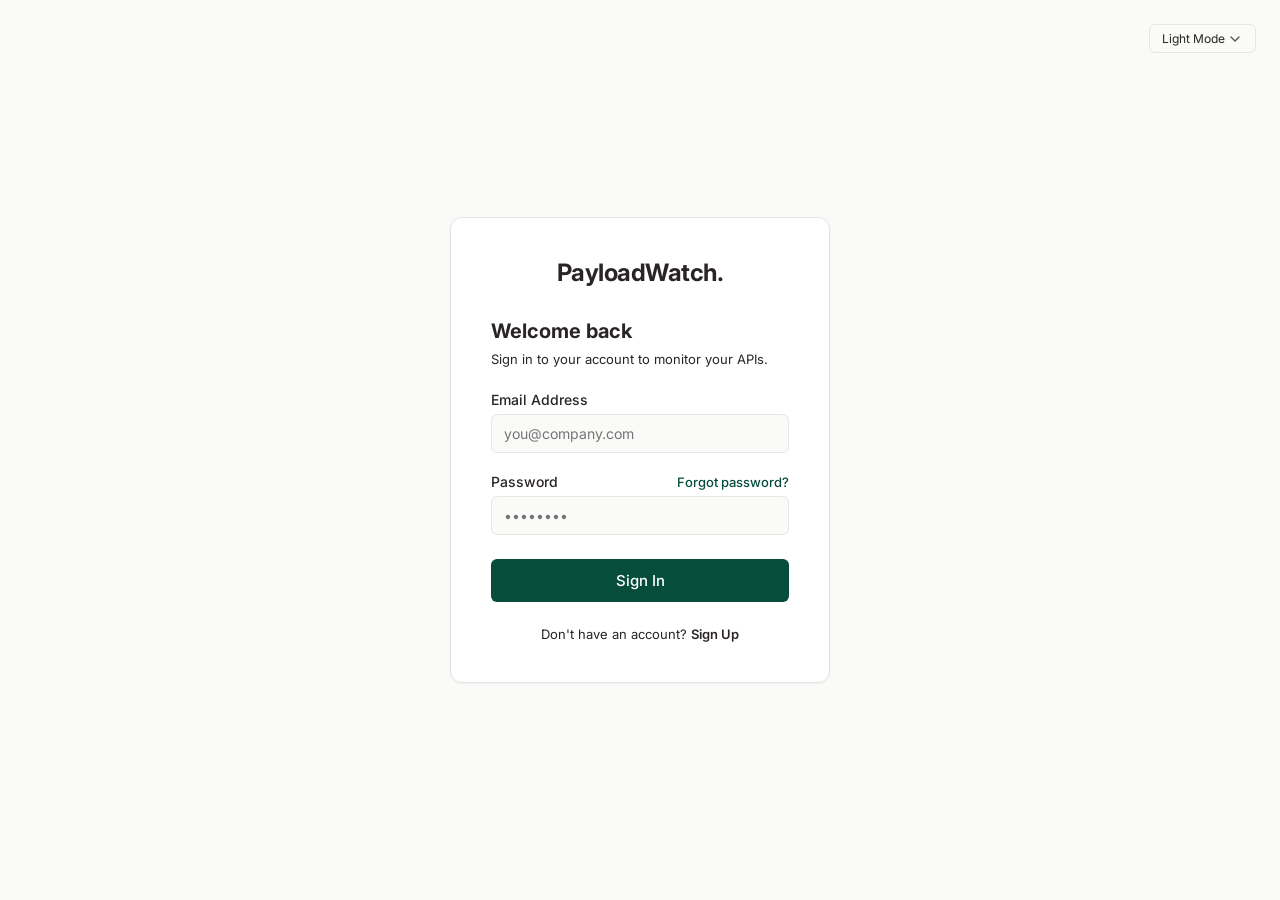
==== src/main/resources/static/index.html @ 2d344493 "feat: Implemented AWS Cognito and Debugged the app" ====
<!DOCTYPE html>
<html lang="en">
<head>
    <meta charset="UTF-8">
    <meta name="viewport" content="width=device-width, initial-scale=1.0">
    <title>PayloadWatch | Dashboard</title>
    <link href="https://fonts.googleapis.com/css2?family=Inter:wght@400;500;600;700&display=swap" rel="stylesheet">
    <link rel="stylesheet" href="styles.css">
</head>
<body>
<div class="app-container">
    <aside class="sidebar">
        <div class="logo">PayloadWatch.</div>
        <nav>
            <ul>
                <li><a href="#" class="nav-link active" id="navDashboard">Dashboard</a></li>
                <li><a href="#" class="nav-link" id="navSettings">Settings</a></li>
            </ul>
        </nav>
        <a href="#" class="nav-link mt-auto" id="logoutBtn">Log Out</a>
    </aside>

    <main class="main-content">
        <header class="header">
            <h1>Monitors</h1>
            <button class="btn btn-primary" onclick="window.openMonitorModal()">+ Create Monitor</button>
        </header>

        <div class="container" id="dashboardView">
            <div class="empty-state" id="emptyState">
                <h2>No monitors configured</h2>
                <p>Start tracking your API endpoints to ensure maximum uptime.</p>
                <button class="btn btn-primary pulse-btn" onclick="window.openMonitorModal()">+ Create Your First Monitor</button>
            </div>

            <div class="card" id="tableCard" style="display: none;">
                <table class="table">
                    <thead>
                    <tr>
                        <th>Name</th>
                        <th>Target URL</th>
                        <th>Interval</th>
                        <th>Status</th>
                        <th style="text-align: right;">Actions</th>
                    </tr>
                    </thead>
                    <tbody id="monitorTableBody">
                    </tbody>
                </table>
            </div>
        </div>

        <div class="container" id="settingsView" style="display: none;">
            <div class="settings-layout">

                <aside class="settings-nav">
                    <button class="settings-tab active" data-target="pane-appearance">Appearance</button>
                    <button class="settings-tab" data-target="pane-alerting">Alerting</button>
                    <button class="settings-tab" data-target="pane-account">Account & Security</button>
                    <button class="settings-tab" data-target="pane-plan">Plan & Billing</button>
                </aside>

                <div class="settings-content card">

                    <div class="settings-pane active" id="pane-appearance">
                        <h3 class="pane-title">Appearance & Preferences</h3>
                        <hr class="pane-divider">

                        <div class="form-group max-w-md">
                            <label class="form-label">Interface Theme</label>
                            <select id="themeSelect">
                                <option value="light">Light Mode</option>
                                <option value="dark">Dark Mode</option>
                            </select>
                        </div>

                        <div class="form-group max-w-md">
                            <label class="form-label">Timezone Display</label>
                            <select id="timezoneSelect">
                                <option value="local">Local Browser Time</option>
                                <option value="utc">UTC (Coordinated Universal Time)</option>
                            </select>
                        </div>
                    </div>

                    <div class="settings-pane" id="pane-alerting">
                        <h3 class="pane-title">Alerting Integrations</h3>
                        <hr class="pane-divider">

                        <div class="form-group flex-between">
                            <div>
                                <label class="form-label mb-0">Email Notifications</label>
                                <span class="text-muted text-sm">Receive an email immediately when a monitor fails.</span>
                            </div>
                            <label class="toggle-switch">
                                <input type="checkbox" id="emailAlertToggle" checked>
                                <span class="slider"></span>
                            </label>
                        </div>
                    </div>

                    <div class="settings-pane" id="pane-account">
                        <h3 class="pane-title">Account & Security</h3>
                        <hr class="pane-divider">

                        <div class="form-group max-w-md">
                            <label class="form-label">Email Address</label>
                            <input type="email" value="mohammed@example.com" disabled class="disabled-input">
                        </div>
                        <div class="form-group max-w-md">
                            <label class="form-label">User ID</label>
                            <input type="text" value="usr_9x8f7d6c5b4a" disabled class="disabled-input" style="font-family: monospace;">
                        </div>

                        <h4 class="pane-subtitle mt-xl">Personal Access Tokens</h4>
                        <p class="text-muted text-sm mb-md">Use these keys to access the PayloadWatch API from your terminal.</p>
                        <div class="api-key-box">
                            <span class="text-muted">No active API keys found.</span>
                            <button class="btn btn-secondary btn-sm" onclick="window.showToast('API Key generation coming soon', 'error')">Generate New Key</button>
                        </div>
                    </div>

                    <div class="settings-pane" id="pane-plan">
                        <h3 class="pane-title">Subscription Plan</h3>
                        <hr class="pane-divider">

                        <div class="plan-badge">Hobby Plan (Free Tier)</div>

                        <div class="usage-section mt-xl">
                            <div class="flex-between mb-sm">
                                <span class="form-label mb-0">Monitors Used</span>
                                <span class="font-bold">3 / 5</span>
                            </div>
                            <div class="progress-container">
                                <div class="progress-fill" style="width: 60%;"></div>
                            </div>
                            <p class="text-muted text-sm mt-sm">You are using 60% of your free tier monitor limit.</p>
                        </div>

                        <div class="mt-xl pt-md border-top">
                            <button class="btn btn-primary" disabled>Upgrade to Pro (Coming Soon)</button>
                        </div>
                    </div>

                </div>
            </div>
        </div>

    </main>
</div>

<div class="modal-overlay" id="monitorModal">
    <div class="modal">
        <header class="modal-header">
            <h3 id="modalTitle">Create Monitor</h3>
            <button class="close-btn" onclick="window.closeModals()">&times;</button>
        </header>
        <div class="modal-body">
            <form id="monitorForm">
                <input type="hidden" id="monitorId">
                <div class="form-group">
                    <label class="form-label">Name</label>
                    <input type="text" id="monitorName" required placeholder="e.g., Auth API">
                </div>
                <div class="form-group">
                    <label class="form-label">Endpoint</label>
                    <div style="display: flex; gap: 8px;">
                        <select id="monitorMethod" style="width: 100px; flex-shrink: 0;" required>
                            <option value="GET">GET</option>
                            <option value="POST">POST</option>
                            <option value="PUT">PUT</option>
                            <option value="PATCH">PATCH</option>
                            <option value="DELETE">DELETE</option>
                        </select>
                        <input type="url" id="monitorUrl" style="flex-grow: 1;" required placeholder="https://api.example.com">
                    </div>
                </div>
                <div class="form-group">
                    <label class="form-label">Ping Interval (minutes)</label>
                    <input type="number" id="monitorInterval" required min="1" value="5">
                </div>
                <div class="form-group">
                    <div style="display: flex; justify-content: space-between; align-items: center; margin-bottom: 8px;">
                        <label class="form-label mb-0">Expected Contracts</label>
                        <button type="button" class="btn btn-secondary btn-sm" id="addContractBtn" style="padding: 4px 8px; font-size: 11px;">+ Add Key</button>
                    </div>
                    <p class="text-muted text-sm mb-sm">Define the exact keys and data types your API must return to pass the health check.</p>

                    <div id="contractsContainer" style="display: flex; flex-direction: column; gap: 8px;">
                    </div>
                </div>
            </form>
        </div>
        <footer class="modal-footer">
            <button class="btn btn-secondary" onclick="window.closeModals()">Cancel</button>
            <button type="submit" form="monitorForm" class="btn btn-primary" id="saveMonitorBtn">Save Monitor</button>
        </footer>
    </div>
</div>

<div class="modal-overlay" id="historyModal">
    <div class="modal modal-wide">
        <header class="modal-header">
            <h3 id="historyModalTitle">Log History</h3>
            <button class="close-btn" onclick="window.closeModals()">&times;</button>
        </header>
        <div class="modal-body">
            <input type="hidden" id="currentMonitorId">
            <div class="filter-container" style="margin-bottom: 20px; display: flex; gap: 8px;">
                <span style="font-weight: 600; align-self: center; margin-right: 8px;">View History:</span>
                <button class="btn-range active" data-range="1h">Last 1h</button>
                <button class="btn-range" data-range="24h">Last 24h</button>
                <button class="btn-range" data-range="7d">Last 7d</button>
            </div>

            <table class="table">
                <thead>
                <tr>
                    <th>Timestamp</th>
                    <th>Status</th>
                    <th>Latency</th>
                </tr>
                </thead>
                <tbody id="historyTableBody"></tbody>
            </table>
        </div>
        <footer class="modal-footer">
            <button class="btn btn-secondary" onclick="window.closeModals()">Close</button>
        </footer>
    </div>
</div>

<div class="modal-overlay" id="deleteModal">
    <div class="modal" style="max-width: 400px;">
        <header class="modal-header">
            <h3>Confirm Deletion</h3>
            <button class="close-btn" onclick="window.closeModals()">&times;</button>
        </header>
        <div class="modal-body">
            <p>Are you sure you want to delete <strong id="deleteMonitorName"></strong>?</p>
            <p style="color: var(--status-down); margin-top: 10px; font-size: 13px;">All log history will be permanently lost.</p>
        </div>
        <footer class="modal-footer">
            <button class="btn btn-secondary" onclick="window.closeModals()">Cancel</button>
            <button class="btn btn-primary" style="background-color: var(--accent-terra);" id="confirmDeleteBtn">Yes, Delete</button>
        </footer>
    </div>
</div>

<div class="toast-container" id="toastContainer"></div>

<script src="api.js"></script>
<script src="dashboard.js"></script>
<script src="settings.js"></script>
</body>
</html>
---- src/main/resources/static/styles.css ----
/* =========================================
   1. Design Tokens (Earthy Tech Palette)
   ========================================= */
:root {
    /* Backgrounds */
    --bg-body: #FAFAF9; /* Warm off-white */
    --bg-panel: #FFFFFF; /* Crisp white for depth */
    --bg-sidebar: #292524; /* Deep Espresso */

    /* Text */
    --text-primary: #292524; /* Deep Espresso */
    --text-secondary: #57534E; /* Warm Gray */
    --text-muted: #A8A29E;
    --text-inverse: #FAFAF9;

    /* Accents & Status */
    --primary-green: #064E3B; /* Forest Green */
    --primary-green-hover: #065F46;
    --accent-terra: #9A3412; /* Terracotta */
    --accent-terra-hover: #7C2D12;
    --status-up: #65A30D; /* Muted Sage */
    --status-down: #DC2626; /* Burnt Rust Red */
    --latency-warn: #D97706; /* Earthy Amber */

    /* UI Elements */
    --border-color: #E7E5E4;
    --shadow-sm: 0 1px 2px 0 rgba(0, 0, 0, 0.05);
    --shadow-lg: 0 10px 15px -3px rgba(41, 37, 36, 0.1);
}

/* =========================================
   2. Base & Typography
   ========================================= */
* { box-sizing: border-box; margin: 0; padding: 0; }
body { font-family: 'Inter', sans-serif; font-size: 14px; color: var(--text-primary); background-color: var(--bg-body); -webkit-font-smoothing: antialiased; }
a { text-decoration: none; color: inherit; }
button { border: none; cursor: pointer; font-family: inherit; transition: 0.2s ease; }
ul { list-style: none; }

/* =========================================
   3. Layout Structure
   ========================================= */
.app-container { display: flex; height: 100vh; overflow: hidden; }

.sidebar { width: 260px; background-color: var(--bg-sidebar); color: var(--text-inverse); display: flex; flex-direction: column; padding: 32px 24px; flex-shrink: 0; }
.logo { font-size: 20px; font-weight: 700; margin-bottom: 48px; letter-spacing: -0.5px; }
.nav-link { display: block; padding: 12px 16px; border-radius: 6px; color: var(--text-muted); font-weight: 500; margin-bottom: 8px; transition: 0.2s; }
.nav-link:hover, .nav-link.active { background-color: rgba(250, 250, 249, 0.1); color: var(--text-inverse); }
.mt-auto { margin-top: auto; }

.main-content { flex: 1; display: flex; flex-direction: column; overflow-y: auto; }
.header { background-color: var(--bg-panel); padding: 24px 40px; border-bottom: 1px solid var(--border-color); display: flex; justify-content: space-between; align-items: center; }
.header h1 { font-size: 24px; font-weight: 600; }
.container { padding: 40px; max-width: 1200px; margin: 0 auto; width: 100%; }

/* =========================================
   4. UI Components (Buttons, Forms, Tables)
   ========================================= */
.btn { padding: 10px 20px; border-radius: 6px; font-weight: 500; font-size: 14px; }
.btn-primary { background-color: var(--primary-green); color: var(--bg-panel); }
.btn-primary:hover:not(:disabled) { background-color: var(--primary-green-hover); }
.btn-primary:disabled { opacity: 0.7; cursor: not-allowed; }
.btn-secondary { background-color: var(--bg-panel); border: 1px solid var(--border-color); color: var(--text-primary); }
.btn-secondary:hover { background-color: var(--bg-body); }
.btn-danger { background-color: var(--bg-panel); border: 1px solid #FCA5A5; color: var(--status-down); padding: 6px 12px; }
.btn-danger:hover { background-color: #FEF2F2; }

.card { background-color: var(--bg-panel); border: 1px solid var(--border-color); border-radius: 12px; box-shadow: var(--shadow-sm); overflow: hidden; }

.table { width: 100%; border-collapse: collapse; text-align: left; }
.table th { padding: 16px 24px; font-weight: 500; color: var(--text-secondary); border-bottom: 1px solid var(--border-color); background: #F5F5F4; }
.table td { padding: 16px 24px; border-bottom: 1px solid var(--border-color); }
.table tr:last-child td { border-bottom: none; }
.table tr:hover { background-color: var(--bg-body); }
.cell-actions { text-align: right; display: flex; gap: 8px; justify-content: flex-end; }

.status-dot { display: inline-block; width: 8px; height: 8px; border-radius: 50%; margin-right: 8px; }
.up { background-color: var(--status-up); }
.down { background-color: var(--status-down); }

input, textarea { width: 100%; padding: 10px 12px; border: 1px solid var(--border-color); border-radius: 6px; font-family: inherit; font-size: 14px; color: var(--text-primary); background-color: var(--bg-body); transition: border-color 0.2s; }
input:focus, textarea:focus { outline: none; border-color: var(--primary-green); box-shadow: 0 0 0 3px rgba(6, 78, 59, 0.1); }
input.error, textarea.error { border-color: var(--status-down); }
.form-group { margin-bottom: 20px; }
.form-label { display: block; margin-bottom: 6px; font-weight: 500; }
.json-error-msg { color: var(--status-down); font-size: 12px; margin-top: 4px; display: none; }

/* =========================================
   5. Empty State & Skeleton Loaders
   ========================================= */
.empty-state { text-align: center; padding: 80px 20px; display: none; }
.empty-state h2 { font-size: 20px; margin-bottom: 8px; }
.empty-state p { color: var(--text-secondary); margin-bottom: 24px; }
.pulse-btn { animation: pulse 2s infinite; }
@keyframes pulse { 0% { box-shadow: 0 0 0 0 rgba(6, 78, 59, 0.4); } 70% { box-shadow: 0 0 0 10px rgba(6, 78, 59, 0); } 100% { box-shadow: 0 0 0 0 rgba(6, 78, 59, 0); } }

.skeleton { background: linear-gradient(90deg, #E7E5E4 25%, #F5F5F4 50%, #E7E5E4 75%); background-size: 200% 100%; animation: shimmer 1.5s infinite; height: 20px; border-radius: 4px; }
@keyframes shimmer { 0% { background-position: 200% 0; } 100% { background-position: -200% 0; } }

/* =========================================
   6. Modals & Toasts
   ========================================= */
.modal-overlay { position: fixed; inset: 0; background-color: rgba(41, 37, 36, 0.6); backdrop-filter: blur(2px); display: none; justify-content: center; align-items: center; z-index: 50; opacity: 0; transition: opacity 0.2s; }
.modal-overlay.active { display: flex; opacity: 1; }
.modal { background-color: var(--bg-panel); width: 100%; max-width: 500px; border-radius: 12px; box-shadow: var(--shadow-lg); transform: translateY(20px); transition: transform 0.2s; }
.modal-overlay.active .modal { transform: translateY(0); }
.modal-wide { max-width: 700px; }
.modal-header { padding: 20px 24px; border-bottom: 1px solid var(--border-color); display: flex; justify-content: space-between; align-items: center; }
.modal-body { padding: 24px; max-height: 70vh; overflow-y: auto; }
.modal-footer { padding: 16px 24px; border-top: 1px solid var(--border-color); background-color: #F5F5F4; display: flex; justify-content: flex-end; gap: 12px; border-radius: 0 0 12px 12px; }
.close-btn { background: transparent; font-size: 24px; color: var(--text-muted); }
.close-btn:hover { color: var(--text-primary); }

.toast-container { position: fixed; bottom: 24px; right: 24px; z-index: 100; display: flex; flex-direction: column; gap: 10px; }
.toast { padding: 16px 20px; border-radius: 8px; color: white; font-weight: 500; box-shadow: var(--shadow-lg); transform: translateX(100%); opacity: 0; transition: all 0.3s cubic-bezier(0.16, 1, 0.3, 1); }
.toast.show { transform: translateX(0); opacity: 1; }
.toast.success { background-color: var(--status-up); }
.toast.error { background-color: var(--status-down); }

#chart-container { height: 200px; background-color: var(--bg-body); border: 1px dashed var(--border-color); border-radius: 8px; margin-bottom: 24px; display: flex; align-items: center; justify-content: center; color: var(--text-muted); }

/* Filter Chips for History Modal */
.btn-range {
    padding: 6px 14px;
    border-radius: 20px; /* Makes them pill-shaped */
    border: 1px solid var(--border-color);
    background-color: var(--bg-panel);
    font-size: 12px;
    font-weight: 600;
    color: var(--text-secondary);
    transition: all 0.2s ease;
}

.btn-range:hover {
    background-color: var(--bg-body);
    border-color: var(--text-muted);
}

.btn-range.active {
    background-color: var(--primary-green);
    color: var(--bg-panel);
    border-color: var(--primary-green);
}

/* =========================================
   7. Deep Earth Dark Mode
   ========================================= */
body.dark-mode {
    --bg-body: #1C1917; /* Deep Charcoal */
    --bg-panel: #292524; /* Warm Dark Gray */
    --text-primary: #F5F5F4; /* Soft Off-white */
    --text-secondary: #D6D3D1;
    --text-muted: #78716C;
    --border-color: #44403C;
    --shadow-sm: 0 1px 2px 0 rgba(0, 0, 0, 0.5);
    --shadow-lg: 0 10px 15px -3px rgba(0, 0, 0, 0.5);

    /* --- NEW: Vibrant Emerald Overrides --- */
    --primary-green: #10B981; /* Vibrant Emerald Green */
    --primary-green-hover: #34D399; /* Lighter Emerald for hover state */
}

/* Perfect contrast for the new bright buttons */
body.dark-mode .btn-primary {
    color: #1C1917; /* Deep Charcoal text on bright green */
    font-weight: 700;
}

body { transition: background-color 0.3s ease, color 0.3s ease; }
.card, .modal { transition: background-color 0.3s ease, border-color 0.3s ease; }

/* =========================================
   8. Settings SPA Layout
   ========================================= */
.settings-layout { display: flex; gap: 40px; align-items: flex-start; }

.settings-nav { display: flex; flex-direction: column; width: 220px; flex-shrink: 0; }
.settings-tab { text-align: left; padding: 12px 16px; background: transparent; color: var(--text-secondary); font-weight: 500; font-size: 14px; border-radius: 6px; margin-bottom: 4px; border: 1px solid transparent; }
.settings-tab:hover { background-color: rgba(154, 52, 18, 0.05); color: var(--text-primary); }
.settings-tab.active { background-color: var(--bg-panel); color: var(--primary-green); border-color: var(--border-color); box-shadow: var(--shadow-sm); font-weight: 600; }

/* Brighten the green tab in dark mode so it pops */
body.dark-mode .settings-tab.active {
    color: #10B981; /* Vibrant Emerald Green */
    background-color: var(--bg-body); /* Adds subtle depth */
}

.settings-content { flex-grow: 1; padding: 32px 40px; min-height: 500px; }
.settings-pane { display: none; animation: fadeIn 0.3s ease; }
.settings-pane.active { display: block; }
@keyframes fadeIn { from { opacity: 0; transform: translateY(5px); } to { opacity: 1; transform: translateY(0); } }

/* Settings Utilities */
.pane-title { font-size: 18px; font-weight: 600; margin-bottom: 16px; }
.pane-subtitle { font-size: 15px; font-weight: 600; color: var(--text-primary); }
.pane-divider { border: 0; border-top: 1px solid var(--border-color); margin-bottom: 24px; }
.max-w-md { max-width: 400px; }
.flex-between { display: flex; justify-content: space-between; align-items: center; }
.flex-row { display: flex; align-items: center; }
.gap-sm { gap: 12px; }
.mb-0 { margin-bottom: 0 !important; }
.mb-sm { margin-bottom: 8px; }
.mb-md { margin-bottom: 16px; }
.mt-sm { margin-top: 8px; }
.mt-xl { margin-top: 32px; }
.text-sm { font-size: 13px; }
.font-bold { font-weight: 600; }
.block { display: block; }
.border-top { border-top: 1px solid var(--border-color); }
.pt-md { padding-top: 16px; }

/* Read Only / Disabled Inputs */
.disabled-input { background-color: rgba(0,0,0,0.02); color: var(--text-muted); cursor: not-allowed; }
body.dark-mode .disabled-input { background-color: rgba(255,255,255,0.02); }

/* API Key Box */
.api-key-box { border: 1px dashed var(--border-color); border-radius: 6px; padding: 20px; display: flex; justify-content: space-between; align-items: center; background-color: var(--bg-body); }
.btn-sm { padding: 6px 12px; font-size: 12px; }

/* Plan Badge & Progress Bar */
.plan-badge { display: inline-block; background-color: rgba(6, 78, 59, 0.1); color: var(--primary-green); padding: 6px 14px; border-radius: 20px; font-weight: 600; font-size: 13px; border: 1px solid rgba(6, 78, 59, 0.2); }
body.dark-mode .plan-badge { background-color: rgba(16, 185, 129, 0.1); color: #10B981; border-color: rgba(16, 185, 129, 0.2); }

.progress-container { width: 100%; height: 8px; background-color: var(--border-color); border-radius: 4px; overflow: hidden; }
.progress-fill { height: 100%; background-color: var(--primary-green); border-radius: 4px; transition: width 0.5s ease; }

/* Custom CSS Toggle Switch */
.toggle-switch { position: relative; display: inline-block; width: 44px; height: 24px; flex-shrink: 0; }
.toggle-switch input { opacity: 0; width: 0; height: 0; }
.slider { position: absolute; cursor: pointer; top: 0; left: 0; right: 0; bottom: 0; background-color: var(--border-color); transition: .3s; border-radius: 24px; }
.slider:before { position: absolute; content: ""; height: 18px; width: 18px; left: 3px; bottom: 3px; background-color: var(--bg-panel); transition: .3s; border-radius: 50%; box-shadow: 0 1px 3px rgba(0,0,0,0.2); }
input:checked + .slider { background-color: var(--primary-green); }
input:checked + .slider:before { transform: translateX(20px); }

/* =========================================
   9. Custom Selectors (Overrides Browser Defaults)
   ========================================= */
select {
    appearance: none;
    -webkit-appearance: none;
    -moz-appearance: none;
    width: 100%;
    padding: 10px 40px 10px 12px; /* Space for the custom arrow */
    font-family: 'Inter', sans-serif;
    font-size: 14px;
    color: var(--text-primary);
    background-color: var(--bg-body);
    border: 1px solid var(--border-color);
    border-radius: 6px;
    cursor: pointer;
    /* Custom SVG Chevron Arrow */
    background-image: url("data:image/svg+xml,%3Csvg xmlns='http://www.w3.org/2000/svg' width='16' height='16' viewBox='0 0 24 24' fill='none' stroke='%2357534E' stroke-width='2' stroke-linecap='round' stroke-linejoin='round'%3E%3Cpolyline points='6 9 12 15 18 9'%3E%3C/polyline%3E%3C/svg%3E");
    background-repeat: no-repeat;
    background-position: right 12px center;
    transition: all 0.2s ease;
}

/* Custom Focus Ring (Removes the default blue) */
select:focus {
    outline: none;
    border-color: var(--primary-green);
    box-shadow: 0 0 0 3px rgba(6, 78, 59, 0.1);
}

/* Fix Firefox focus outline issue */
select:-moz-focusring {
    color: transparent;
    text-shadow: 0 0 0 var(--text-primary);
}

/* Dark Mode Select Overrides */
body.dark-mode select {
    background-color: var(--bg-panel);
    color: #F5F5F4; /* Forces bright off-white text so you can actually read it */
    border-color: var(--border-color);
    /* Lighter SVG Chevron */
    background-image: url("data:image/svg+xml,%3Csvg xmlns='http://www.w3.org/2000/svg' width='16' height='16' viewBox='0 0 24 24' fill='none' stroke='%23D6D3D1' stroke-width='2' stroke-linecap='round' stroke-linejoin='round'%3E%3Cpolyline points='6 9 12 15 18 9'%3E%3C/polyline%3E%3C/svg%3E");
}

body.dark-mode select:focus {
    border-color: #10B981; /* Vibrant green border for dark mode */
    box-shadow: 0 0 0 3px rgba(16, 185, 129, 0.2);
}

/* =========================================
   10. Dark Mode Fixes
   ========================================= */
body.dark-mode .table th {
    /* Replaces the harsh white with a deep charcoal */
    background-color: #1C1917;
    border-bottom: 1px solid var(--border-color);
}

/* =========================================
   11. Authentication Layout (Login Page)
   ========================================= */
.auth-body {
    display: flex;
    justify-content: center;
    align-items: center;
    min-height: 100vh;
    background-color: var(--bg-body);
}

.auth-wrapper {
    width: 100%;
    max-width: 420px;
    padding: 20px;
    animation: fadeIn 0.4s ease;
}

.auth-card {
    padding: 40px;
}

.auth-logo {
    font-size: 24px;
    font-weight: 700;
    margin-bottom: 32px;
    letter-spacing: -0.5px;
    color: var(--text-primary);
    text-align: center;
}

.text-center { text-align: center; }

/* =========================================
   12. HTTP Method Badges
   ========================================= */
.method-badge {
    font-size: 11px;
    font-weight: 700;
    padding: 3px 6px;
    border-radius: 4px;
    margin-right: 8px;
    font-family: monospace;
    display: inline-block;
    min-width: 45px;
    text-align: center;
}

/* Color Coding */
.method-GET { background-color: rgba(16, 185, 129, 0.1); color: #10B981; }
.method-POST { background-color: rgba(59, 130, 246, 0.1); color: #3B82F6; } /* Blue */
.method-PUT { background-color: rgba(245, 158, 11, 0.1); color: #F59E0B; } /* Amber */
.method-DELETE { background-color: rgba(239, 68, 68, 0.1); color: #EF4444; } /* Red */
.method-PATCH { background-color: rgba(139, 92, 246, 0.1); color: #8B5CF6; } /* Purple */
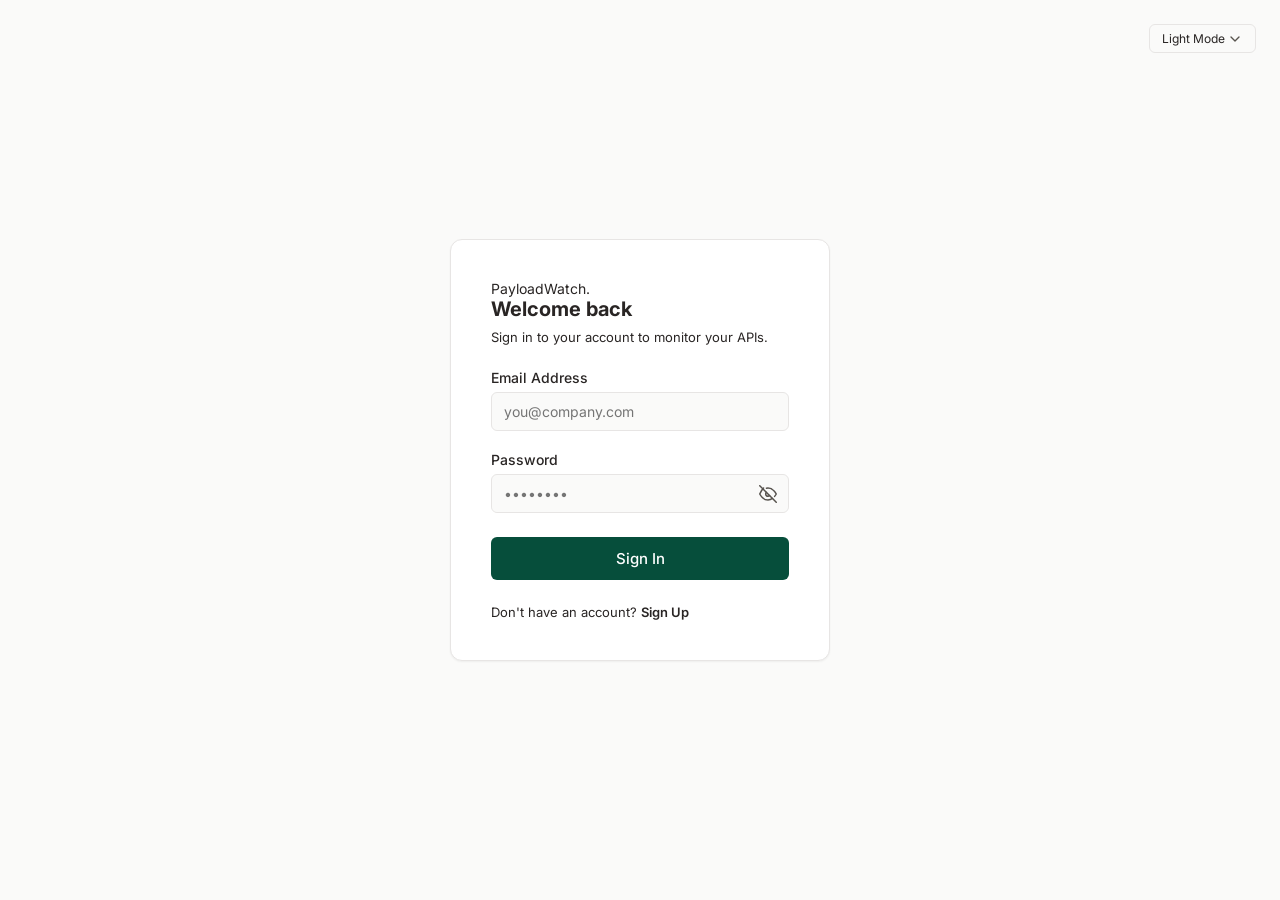
==== commit 66bbb6ab: "refactor: transition to self-hosted open-source model by replacing AWS Cognito with   local JWT auth" ====
--- a/src/main/resources/static/index.html
+++ b/src/main/resources/static/index.html
@@ -41,6 +41,7 @@
                         <th>Target URL</th>
                         <th>Interval</th>
                         <th>Status</th>
+                        <th>Activity</th>
                         <th style="text-align: right;">Actions</th>
                     </tr>
                     </thead>
@@ -57,7 +58,6 @@
                     <button class="settings-tab active" data-target="pane-appearance">Appearance</button>
                     <button class="settings-tab" data-target="pane-alerting">Alerting</button>
                     <button class="settings-tab" data-target="pane-account">Account & Security</button>
-                    <button class="settings-tab" data-target="pane-plan">Plan & Billing</button>
                 </aside>
 
                 <div class="settings-content card">
@@ -73,28 +73,23 @@
                                 <option value="dark">Dark Mode</option>
                             </select>
                         </div>
-
-                        <div class="form-group max-w-md">
-                            <label class="form-label">Timezone Display</label>
-                            <select id="timezoneSelect">
-                                <option value="local">Local Browser Time</option>
-                                <option value="utc">UTC (Coordinated Universal Time)</option>
-                            </select>
-                        </div>
                     </div>
 
                     <div class="settings-pane" id="pane-alerting">
                         <h3 class="pane-title">Alerting Integrations</h3>
                         <hr class="pane-divider">
 
-                        <div class="form-group flex-between">
+                        <div class="form-group flex-between" style="opacity: 0.5; pointer-events: none; position: relative;">
                             <div>
-                                <label class="form-label mb-0">Email Notifications</label>
+                                <label class="form-label mb-0" style="display: flex; align-items: center; gap: 8px;">
+                                    Email Notifications
+                                    <span class="plan-badge" style="font-size: 11px; padding: 2px 8px; background-color: var(--latency-warn); color: white; border: none;">Coming Soon</span>
+                                </label>
                                 <span class="text-muted text-sm">Receive an email immediately when a monitor fails.</span>
                             </div>
                             <label class="toggle-switch">
-                                <input type="checkbox" id="emailAlertToggle" checked>
-                                <span class="slider"></span>
+                                <input type="checkbox" id="emailAlertToggle" disabled>
+                                <span class="slider" style="background-color: var(--border-color);"></span>
                             </label>
                         </div>
                     </div>
@@ -105,40 +100,23 @@
 
                         <div class="form-group max-w-md">
                             <label class="form-label">Email Address</label>
-                            <input type="email" value="mohammed@example.com" disabled class="disabled-input">
-                        </div>
-                        <div class="form-group max-w-md">
-                            <label class="form-label">User ID</label>
-                            <input type="text" value="usr_9x8f7d6c5b4a" disabled class="disabled-input" style="font-family: monospace;">
-                        </div>
-
-                        <h4 class="pane-subtitle mt-xl">Personal Access Tokens</h4>
-                        <p class="text-muted text-sm mb-md">Use these keys to access the PayloadWatch API from your terminal.</p>
-                        <div class="api-key-box">
-                            <span class="text-muted">No active API keys found.</span>
-                            <button class="btn btn-secondary btn-sm" onclick="window.showToast('API Key generation coming soon', 'error')">Generate New Key</button>
-                        </div>
-                    </div>
-
-                    <div class="settings-pane" id="pane-plan">
-                        <h3 class="pane-title">Subscription Plan</h3>
-                        <hr class="pane-divider">
-
-                        <div class="plan-badge">Hobby Plan (Free Tier)</div>
-
-                        <div class="usage-section mt-xl">
-                            <div class="flex-between mb-sm">
-                                <span class="form-label mb-0">Monitors Used</span>
-                                <span class="font-bold">3 / 5</span>
-                            </div>
-                            <div class="progress-container">
-                                <div class="progress-fill" style="width: 60%;"></div>
-                            </div>
-                            <p class="text-muted text-sm mt-sm">You are using 60% of your free tier monitor limit.</p>
+                            <input type="email" id="settingEmail" value="" disabled class="disabled-input">
                         </div>
 
                         <div class="mt-xl pt-md border-top">
-                            <button class="btn btn-primary" disabled>Upgrade to Pro (Coming Soon)</button>
+                            <h3 class="pane-subtitle mb-md">Change Password</h3>
+                            <form id="changePasswordForm">
+                                <div class="form-group max-w-md">
+                                    <label class="form-label" for="currentPassword">Current Password</label>
+                                    <input type="password" id="currentPassword" required placeholder="••••••••">
+                                </div>
+                                <div class="form-group max-w-md">
+                                    <label class="form-label" for="newPassword">New Password</label>
+                                    <input type="password" id="newPassword" required placeholder="••••••••">
+                                </div>
+                                <small id="changePasswordError" class="form-error"></small>
+                                <button type="submit" class="btn btn-primary" id="changePasswordBtn">Update Password</button>
+                            </form>
                         </div>
                     </div>
 
@@ -253,4 +231,5 @@
 <script src="dashboard.js"></script>
 <script src="settings.js"></script>
 </body>
-</html>+</html>
+
--- a/src/main/resources/static/styles.css
+++ b/src/main/resources/static/styles.css
@@ -313,16 +313,72 @@
     padding: 40px;
 }
 
-.auth-logo {
-    font-size: 24px;
-    font-weight: 700;
-    margin-bottom: 32px;
-    letter-spacing: -0.5px;
+.password-input-wrapper {
+    position: relative;
+}
+
+.password-input-wrapper input {
+    padding-right: 42px;
+}
+
+.password-toggle {
+    position: absolute;
+    top: 50%;
+    right: 10px;
+    transform: translateY(-50%);
+    background: transparent;
+    color: var(--text-secondary);
+    padding: 2px;
+    border-radius: 4px;
+}
+
+.password-toggle:hover {
     color: var(--text-primary);
-    text-align: center;
-}
-
-.text-center { text-align: center; }
+}
+
+.password-toggle:focus-visible {
+    outline: 2px solid var(--primary-green);
+    outline-offset: 2px;
+}
+
+.eye-icon {
+    width: 18px;
+    height: 18px;
+    display: block;
+}
+
+.is-hidden {
+    display: none;
+}
+
+.field-error,
+.form-error,
+.form-success {
+    font-size: 12px;
+    line-height: 1.3;
+    margin-top: 6px;
+    display: none;
+}
+
+.field-error,
+.form-error {
+    color: var(--status-down);
+}
+
+.form-success {
+    color: var(--status-up);
+    margin-bottom: 12px;
+}
+
+.form-error {
+    margin-bottom: 12px;
+}
+
+.field-error.show,
+.form-error.show,
+.form-success.show {
+    display: block;
+}
 
 /* =========================================
    12. HTTP Method Badges
@@ -344,4 +400,77 @@
 .method-POST { background-color: rgba(59, 130, 246, 0.1); color: #3B82F6; } /* Blue */
 .method-PUT { background-color: rgba(245, 158, 11, 0.1); color: #F59E0B; } /* Amber */
 .method-DELETE { background-color: rgba(239, 68, 68, 0.1); color: #EF4444; } /* Red */
-.method-PATCH { background-color: rgba(139, 92, 246, 0.1); color: #8B5CF6; } /* Purple */+.method-PATCH { background-color: rgba(139, 92, 246, 0.1); color: #8B5CF6; } /* Purple *//* Activity Toggle Button */
+.btn-activity {
+    padding: 6px 12px;
+    border-radius: 20px;
+    font-size: 12px;
+    font-weight: 600;
+    transition: all 0.2s ease;
+    border: 1px solid transparent;
+}
+.btn-activity.active {
+    background-color: rgba(101, 163, 13, 0.1);
+    color: var(--status-up);
+    border-color: rgba(101, 163, 13, 0.2);
+}
+.btn-activity.inactive {
+    background-color: var(--bg-body);
+    color: var(--text-muted);
+    border-color: var(--border-color);
+}
+.btn-activity.active:hover {
+    background-color: rgba(101, 163, 13, 0.2);
+}
+.btn-activity.inactive:hover {
+    background-color: #E7E5E4;
+}
+body.dark-mode .btn-activity.active {
+    background-color: rgba(101, 163, 13, 0.15);
+}
+body.dark-mode .btn-activity.inactive {
+    background-color: var(--bg-sidebar);
+}
+body.dark-mode .btn-activity.inactive:hover {
+    background-color: #3f3f46;
+}
+
+/* =========================================
+   13. Responsive Design (Mobile / Tablet)
+   ========================================= */
+@media (max-width: 768px) {
+    /* Layout Switch */
+    .app-container { flex-direction: column; height: 100vh; overflow-y: auto; }
+    .sidebar { width: 100%; padding: 16px; flex-direction: row; flex-wrap: wrap; height: auto; }
+    .logo { margin-bottom: 0; margin-right: auto; flex: 1; }
+    .sidebar nav { width: 100%; margin-top: 12px; order: 3; }
+    .sidebar nav ul { display: flex; gap: 8px; justify-content: space-around; overflow-x: auto; padding-bottom: 4px; }
+    .nav-link { margin-bottom: 0; white-space: nowrap; text-align: center; font-size: 13px; }
+    #logoutBtn { margin-top: auto; padding: 6px 12px; border: 1px solid rgba(255,255,255,0.2); }
+
+    /* Content Switch */
+    .main-content { overflow-y: visible; flex: none; height: auto; min-height: 100%; }
+    .header { padding: 20px 16px; flex-direction: row; flex-wrap: wrap; align-items: center; justify-content: space-between; }
+    .header h1 { font-size: 20px; }
+
+    /* Containers & Spacing */
+    .container { padding: 16px; }
+
+    /* Responsive Data Tables */
+    .card { overflow-x: auto; }
+    .table { width: 100%; min-width: 700px; /* Force scroll on small screens rather than squishing data */ }
+
+    /* Modal Adjustment */
+    .modal { width: 95%; max-width: none; margin: 20px auto; }
+    .modal-body { padding: 16px; }
+
+    /* Settings Layout */
+    .settings-layout { flex-direction: column; }
+    .settings-nav { width: 100%; flex-direction: row; overflow-x: auto; border-right: none; border-bottom: 1px solid var(--border-color); padding-bottom: 8px; margin-bottom: 16px; gap: 8px; }
+    .settings-tab { flex: 0 0 auto; text-align: center; }
+    .settings-content { padding: 16px; }
+
+    /* Settings Form Wraps */
+    .form-group.flex-between { flex-direction: column; align-items: flex-start; gap: 16px; }
+    .form-group.flex-between .toggle-switch { align-self: flex-start; }
+}
